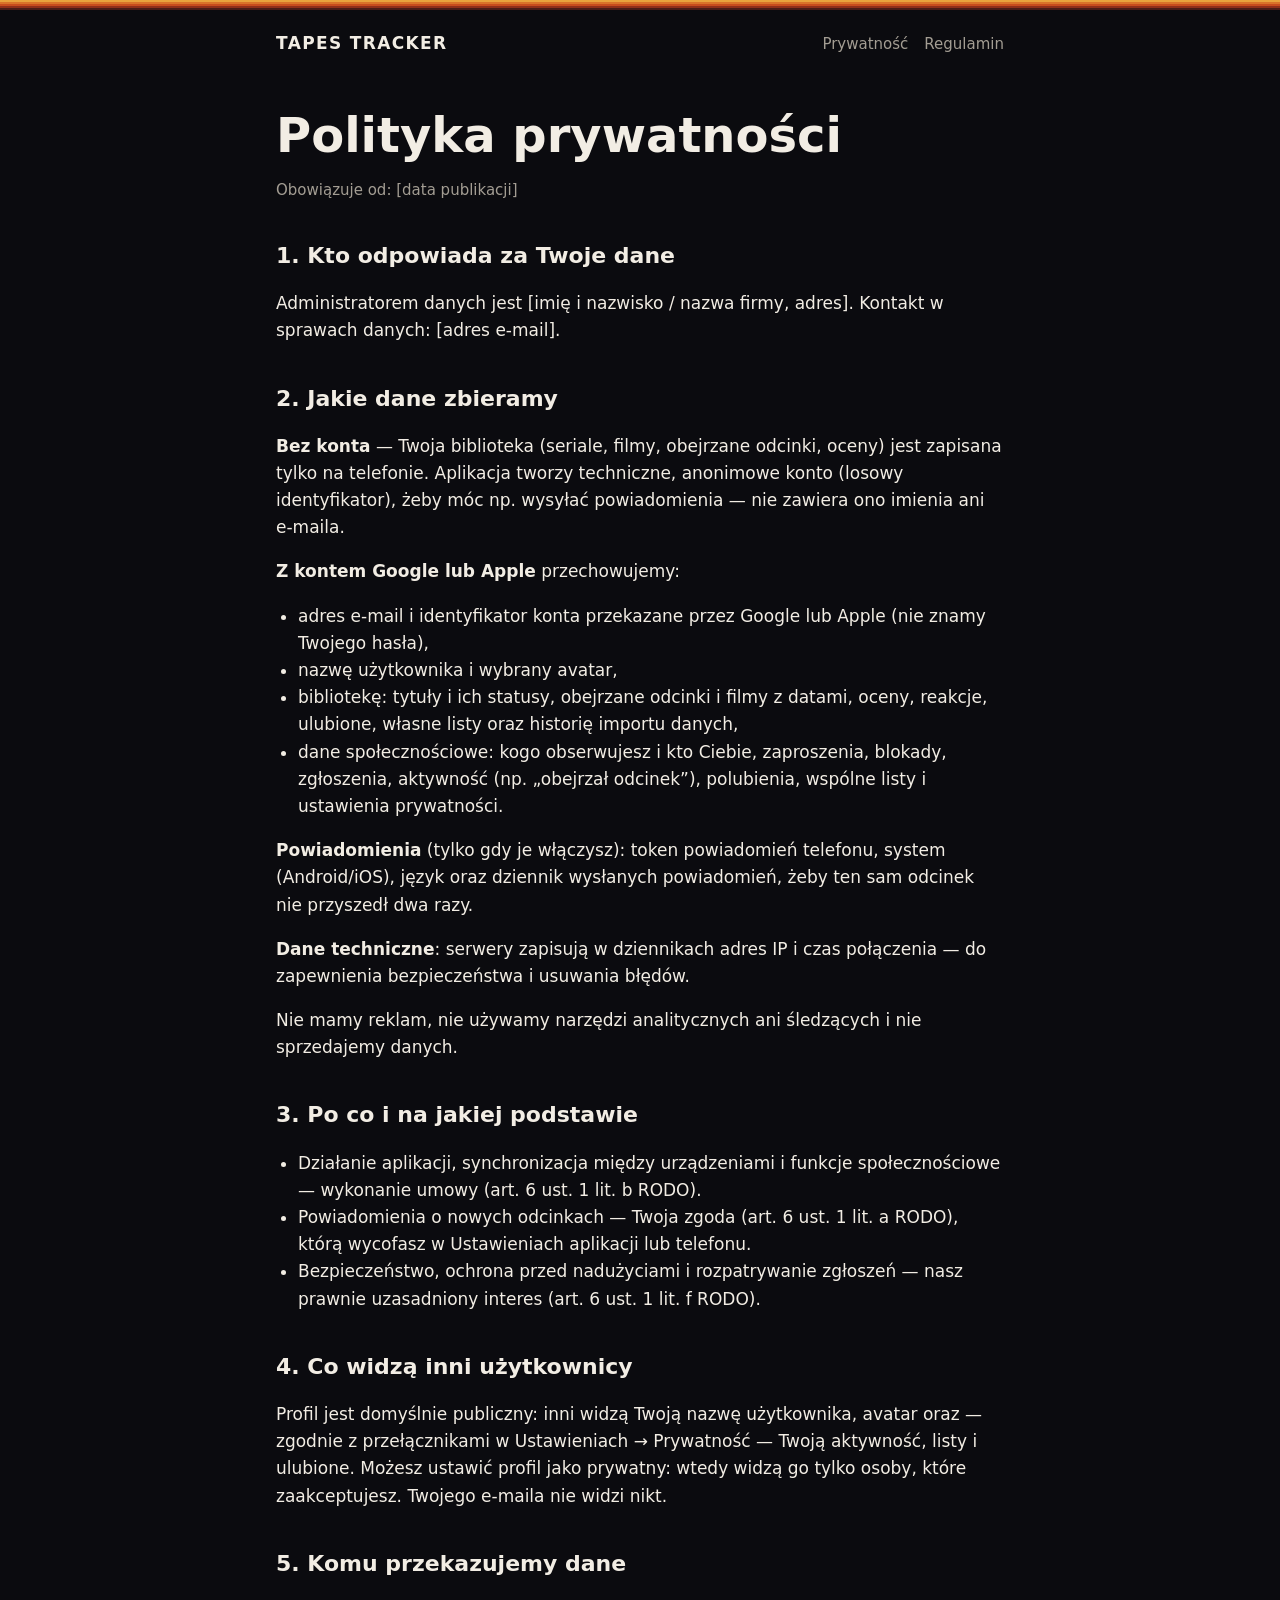
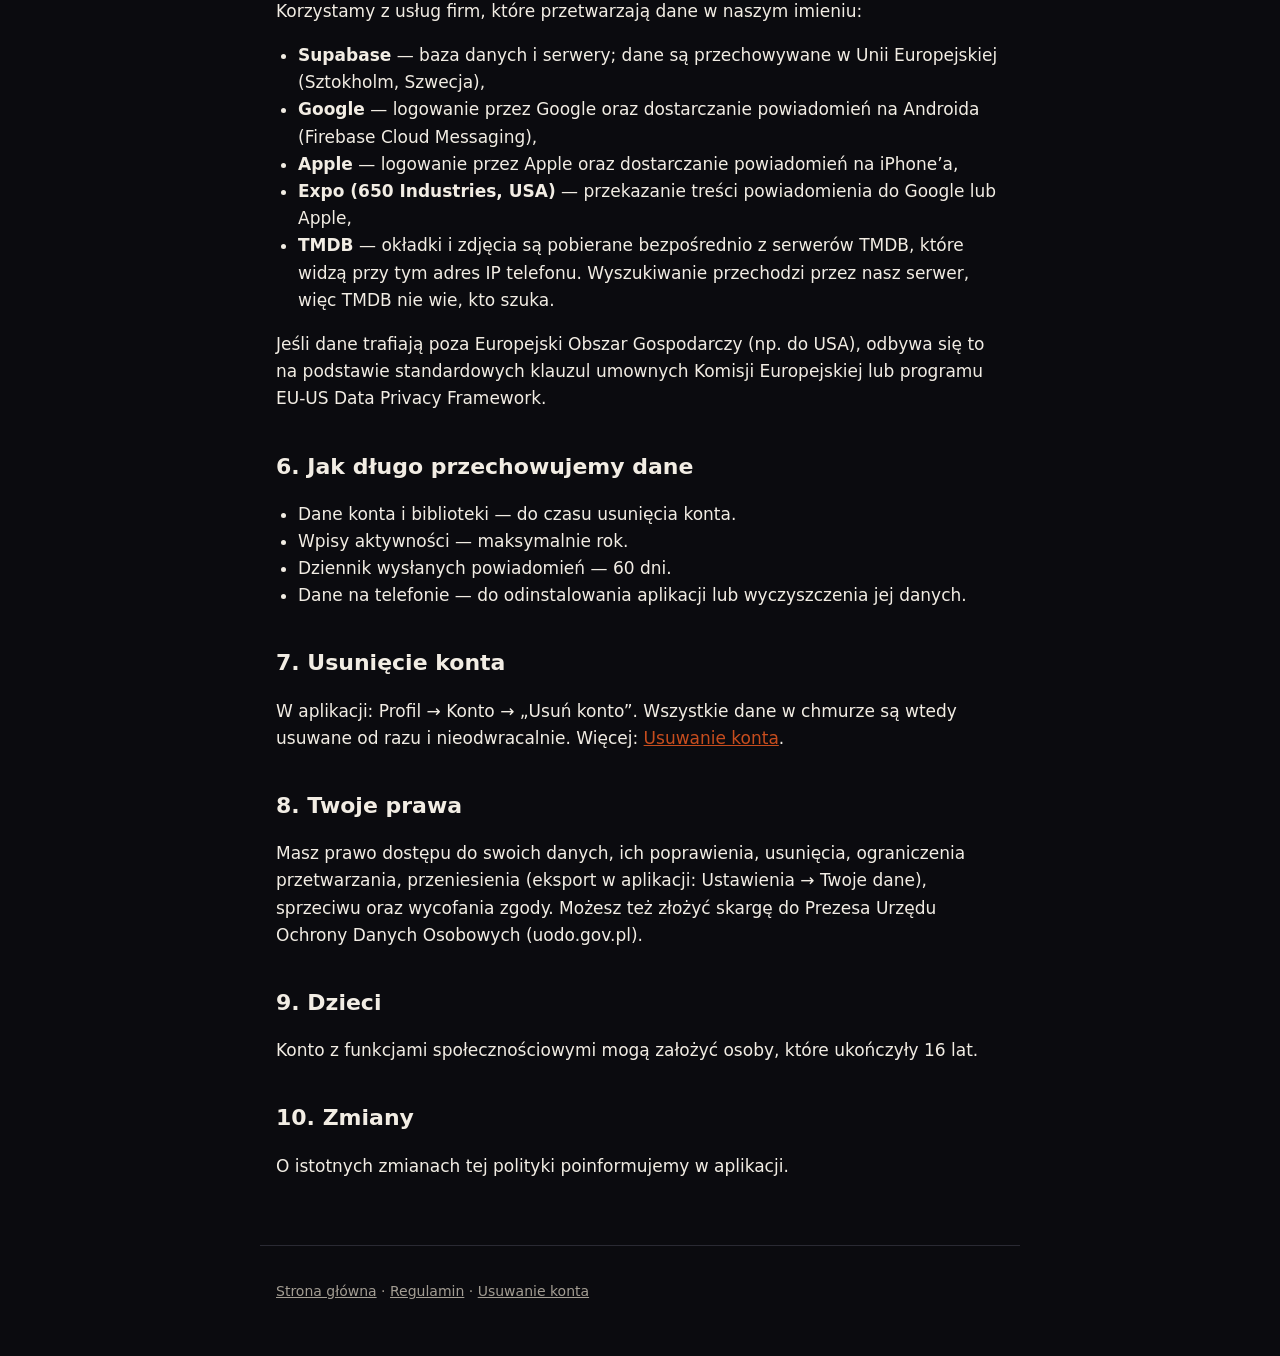
==== prywatnosc/index.html @ 6a590b24 "Domain tapestracker.com: public site, invite links and app links; fix app id - site/: home, privacy " ====
<!doctype html>
<html lang="pl">
<head>
  <meta charset="utf-8">
  <meta name="viewport" content="width=device-width, initial-scale=1">
  <title>Polityka prywatności — Tapes Tracker</title>
  <link rel="icon" href="/favicon.png">
  <link rel="stylesheet" href="/style.css">
</head>
<body>
  <div class="stripes"></div>
  <header>
    <a class="logo" href="/">Tapes Tracker</a>
    <nav><a href="/prywatnosc/">Prywatność</a><a href="/regulamin/">Regulamin</a></nav>
  </header>
  <main>
    <!-- PLACEHOLDER: draft — have it checked by a lawyer before the store launch. -->
    <h1>Polityka prywatności</h1>
    <p class="muted">Obowiązuje od: <!-- PLACEHOLDER: date of publication -->[data publikacji]</p>

    <h2>1. Kto odpowiada za Twoje dane</h2>
    <p>Administratorem danych jest <!-- PLACEHOLDER: full name or company, address, NIP if any -->[imię i nazwisko / nazwa firmy, adres]. Kontakt w sprawach danych: <!-- PLACEHOLDER: e-mail on the domain -->[adres e-mail].</p>

    <h2>2. Jakie dane zbieramy</h2>
    <p><strong>Bez konta</strong> — Twoja biblioteka (seriale, filmy, obejrzane odcinki, oceny) jest zapisana tylko na telefonie. Aplikacja tworzy techniczne, anonimowe konto (losowy identyfikator), żeby móc np. wysyłać powiadomienia — nie zawiera ono imienia ani e-maila.</p>
    <p><strong>Z kontem Google lub Apple</strong> przechowujemy:</p>
    <ul>
      <li>adres e-mail i identyfikator konta przekazane przez Google lub Apple (nie znamy Twojego hasła),</li>
      <li>nazwę użytkownika i wybrany avatar,</li>
      <li>bibliotekę: tytuły i ich statusy, obejrzane odcinki i filmy z datami, oceny, reakcje, ulubione, własne listy oraz historię importu danych,</li>
      <li>dane społecznościowe: kogo obserwujesz i kto Ciebie, zaproszenia, blokady, zgłoszenia, aktywność (np. „obejrzał odcinek”), polubienia, wspólne listy i ustawienia prywatności.</li>
    </ul>
    <p><strong>Powiadomienia</strong> (tylko gdy je włączysz): token powiadomień telefonu, system (Android/iOS), język oraz dziennik wysłanych powiadomień, żeby ten sam odcinek nie przyszedł dwa razy.</p>
    <p><strong>Dane techniczne</strong>: serwery zapisują w dziennikach adres IP i czas połączenia — do zapewnienia bezpieczeństwa i usuwania błędów.</p>
    <p>Nie mamy reklam, nie używamy narzędzi analitycznych ani śledzących i nie sprzedajemy danych.</p>

    <h2>3. Po co i na jakiej podstawie</h2>
    <ul>
      <li>Działanie aplikacji, synchronizacja między urządzeniami i funkcje społecznościowe — wykonanie umowy (art. 6 ust. 1 lit. b RODO).</li>
      <li>Powiadomienia o nowych odcinkach — Twoja zgoda (art. 6 ust. 1 lit. a RODO), którą wycofasz w Ustawieniach aplikacji lub telefonu.</li>
      <li>Bezpieczeństwo, ochrona przed nadużyciami i rozpatrywanie zgłoszeń — nasz prawnie uzasadniony interes (art. 6 ust. 1 lit. f RODO).</li>
    </ul>

    <h2>4. Co widzą inni użytkownicy</h2>
    <p>Profil jest domyślnie publiczny: inni widzą Twoją nazwę użytkownika, avatar oraz — zgodnie z przełącznikami w Ustawieniach → Prywatność — Twoją aktywność, listy i ulubione. Możesz ustawić profil jako prywatny: wtedy widzą go tylko osoby, które zaakceptujesz. Twojego e-maila nie widzi nikt.</p>

    <h2>5. Komu przekazujemy dane</h2>
    <p>Korzystamy z usług firm, które przetwarzają dane w naszym imieniu:</p>
    <ul>
      <li><strong>Supabase</strong> — baza danych i serwery; dane są przechowywane w Unii Europejskiej (Sztokholm, Szwecja),</li>
      <li><strong>Google</strong> — logowanie przez Google oraz dostarczanie powiadomień na Androida (Firebase Cloud Messaging),</li>
      <li><strong>Apple</strong> — logowanie przez Apple oraz dostarczanie powiadomień na iPhone’a,</li>
      <li><strong>Expo (650 Industries, USA)</strong> — przekazanie treści powiadomienia do Google lub Apple,</li>
      <li><strong>TMDB</strong> — okładki i zdjęcia są pobierane bezpośrednio z serwerów TMDB, które widzą przy tym adres IP telefonu. Wyszukiwanie przechodzi przez nasz serwer, więc TMDB nie wie, kto szuka.</li>
    </ul>
    <p>Jeśli dane trafiają poza Europejski Obszar Gospodarczy (np. do USA), odbywa się to na podstawie standardowych klauzul umownych Komisji Europejskiej lub programu EU-US Data Privacy Framework.</p>

    <h2>6. Jak długo przechowujemy dane</h2>
    <ul>
      <li>Dane konta i biblioteki — do czasu usunięcia konta.</li>
      <li>Wpisy aktywności — maksymalnie rok.</li>
      <li>Dziennik wysłanych powiadomień — 60 dni.</li>
      <li>Dane na telefonie — do odinstalowania aplikacji lub wyczyszczenia jej danych.</li>
    </ul>

    <h2>7. Usunięcie konta</h2>
    <p>W aplikacji: Profil → Konto → „Usuń konto”. Wszystkie dane w chmurze są wtedy usuwane od razu i nieodwracalnie. Więcej: <a href="/usun-konto/">Usuwanie konta</a>.</p>

    <h2>8. Twoje prawa</h2>
    <p>Masz prawo dostępu do swoich danych, ich poprawienia, usunięcia, ograniczenia przetwarzania, przeniesienia (eksport w aplikacji: Ustawienia → Twoje dane), sprzeciwu oraz wycofania zgody. Możesz też złożyć skargę do Prezesa Urzędu Ochrony Danych Osobowych (uodo.gov.pl).</p>

    <h2>9. Dzieci</h2>
    <p>Konto z funkcjami społecznościowymi mogą założyć osoby, które ukończyły <!-- PLACEHOLDER: minimum age (16 is the Polish GDPR default) -->16 lat.</p>

    <h2>10. Zmiany</h2>
    <p>O istotnych zmianach tej polityki poinformujemy w aplikacji.</p>
  </main>
  <footer>
    <p><a href="/">Strona główna</a> · <a href="/regulamin/">Regulamin</a> · <a href="/usun-konto/">Usuwanie konta</a></p>
  </footer>
</body>
</html>
---- style.css ----
/* tapestracker.com — one stylesheet for every page. Colors match the app (src/ui/theme). */
:root {
  --bg: #0b0b0f;
  --surface: #16161d;
  --text: #f2ede4;
  --muted: #a39d93;
  --accent: #c74d1e;
  --line: #2a2a33;
}

* {
  box-sizing: border-box;
}

body {
  margin: 0;
  background: var(--bg);
  color: var(--text);
  font: 17px/1.6 system-ui, -apple-system, 'Segoe UI', Roboto, sans-serif;
}

a {
  color: var(--accent);
}

.stripes {
  height: 10px;
  background: linear-gradient(
    to bottom,
    #e8a33d 0 20%,
    #d9732a 20% 40%,
    #c74d1e 40% 60%,
    #8f2f1a 60% 80%,
    #4a1d17 80% 100%
  );
}

header,
main,
footer {
  max-width: 760px;
  margin: 0 auto;
  padding: 0 16px;
}

header {
  display: flex;
  align-items: center;
  justify-content: space-between;
  gap: 16px;
  padding-top: 20px;
  padding-bottom: 20px;
}

.logo {
  font-weight: 800;
  letter-spacing: 0.08em;
  text-transform: uppercase;
  color: var(--text);
  text-decoration: none;
}

nav a {
  color: var(--muted);
  text-decoration: none;
  margin-left: 16px;
  font-size: 15px;
}

main {
  padding-bottom: 48px;
}

h1 {
  font-size: clamp(30px, 7vw, 48px);
  line-height: 1.1;
  margin: 32px 0 16px;
}

h2 {
  font-size: 22px;
  margin: 36px 0 8px;
}

.lead {
  font-size: 20px;
  color: var(--muted);
}

.muted {
  color: var(--muted);
  font-size: 15px;
}

.card {
  background: var(--surface);
  border: 1px solid var(--line);
  border-radius: 14px;
  padding: 20px;
  margin: 24px 0;
}

.buttons {
  display: flex;
  flex-wrap: wrap;
  gap: 12px;
  margin: 24px 0;
}

.button {
  display: inline-block;
  padding: 12px 20px;
  border-radius: 12px;
  background: var(--accent);
  color: #fff;
  font-weight: 700;
  text-decoration: none;
}

.button.secondary {
  background: transparent;
  border: 1px solid var(--line);
  color: var(--text);
}

.button[aria-disabled='true'] {
  opacity: 0.5;
  pointer-events: none;
}

ul {
  padding-left: 22px;
}

footer {
  border-top: 1px solid var(--line);
  padding-top: 20px;
  padding-bottom: 40px;
  color: var(--muted);
  font-size: 14px;
}

footer a {
  color: var(--muted);
}
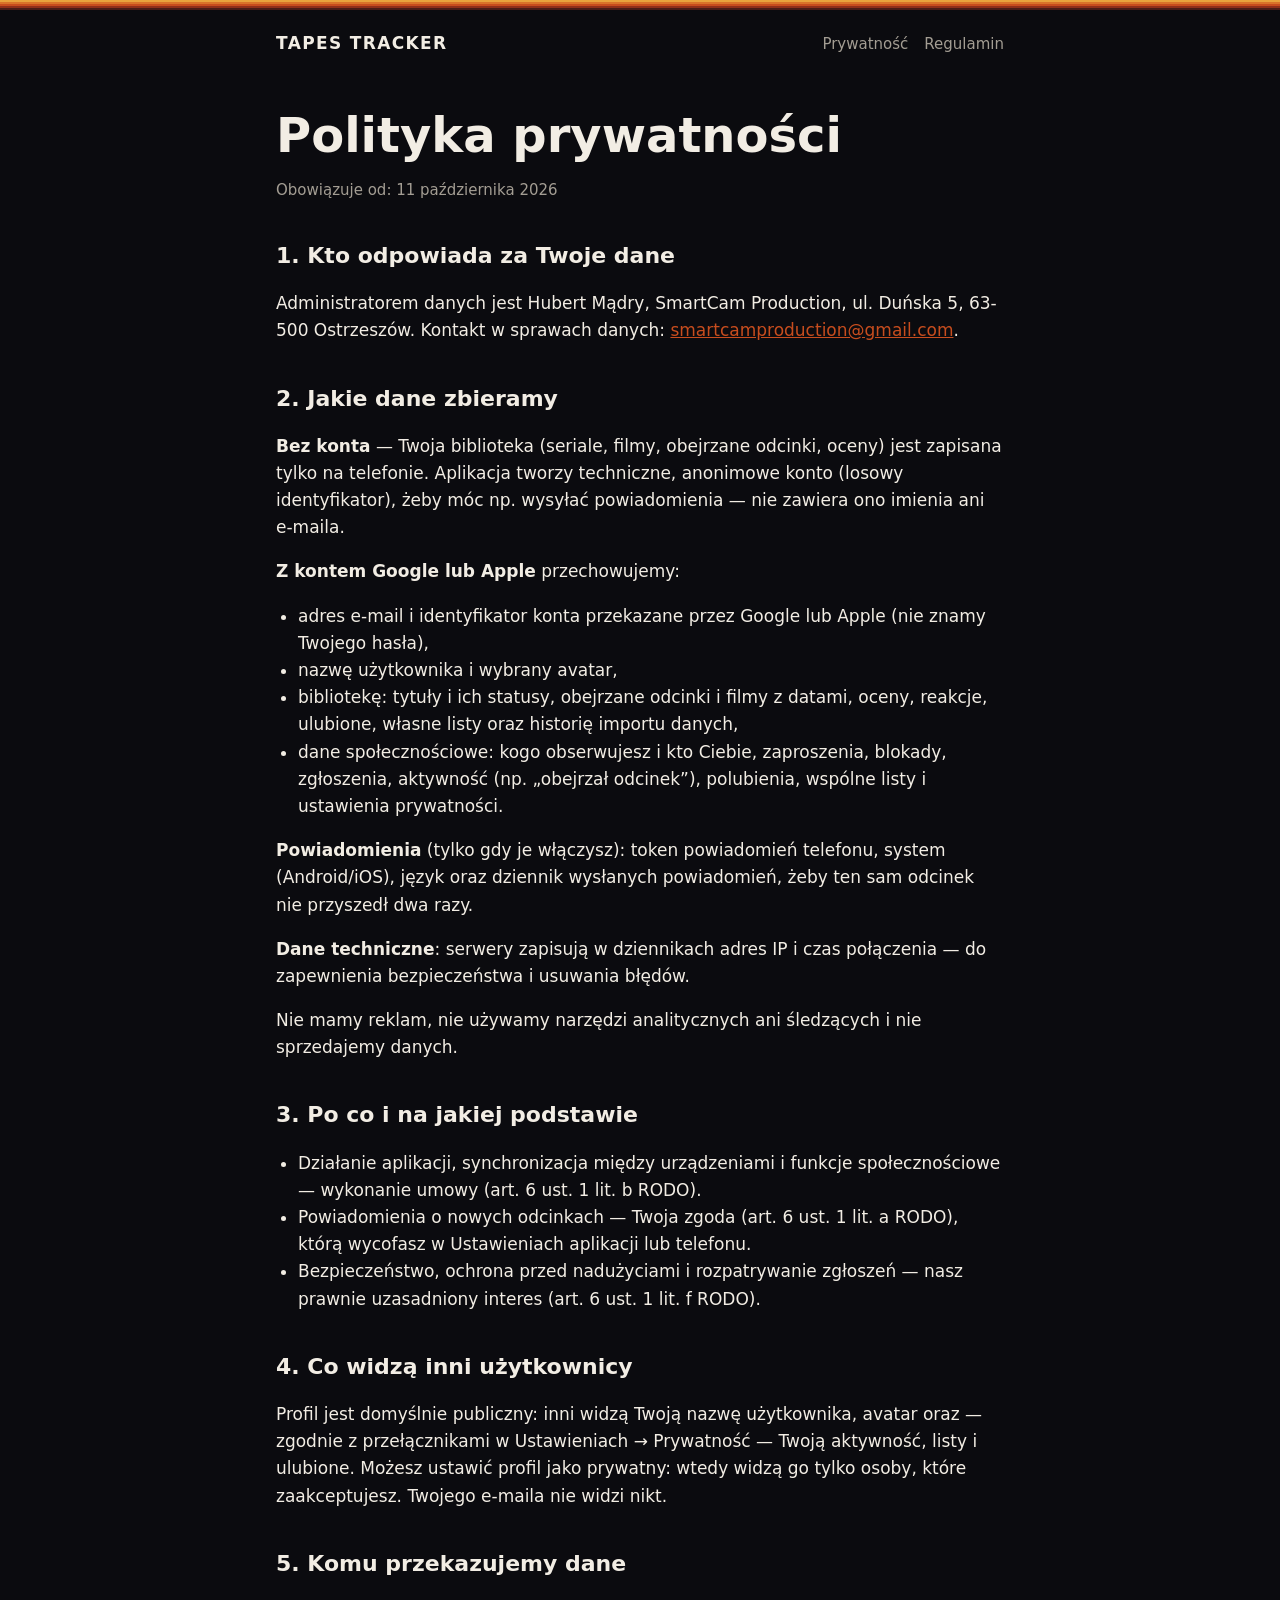
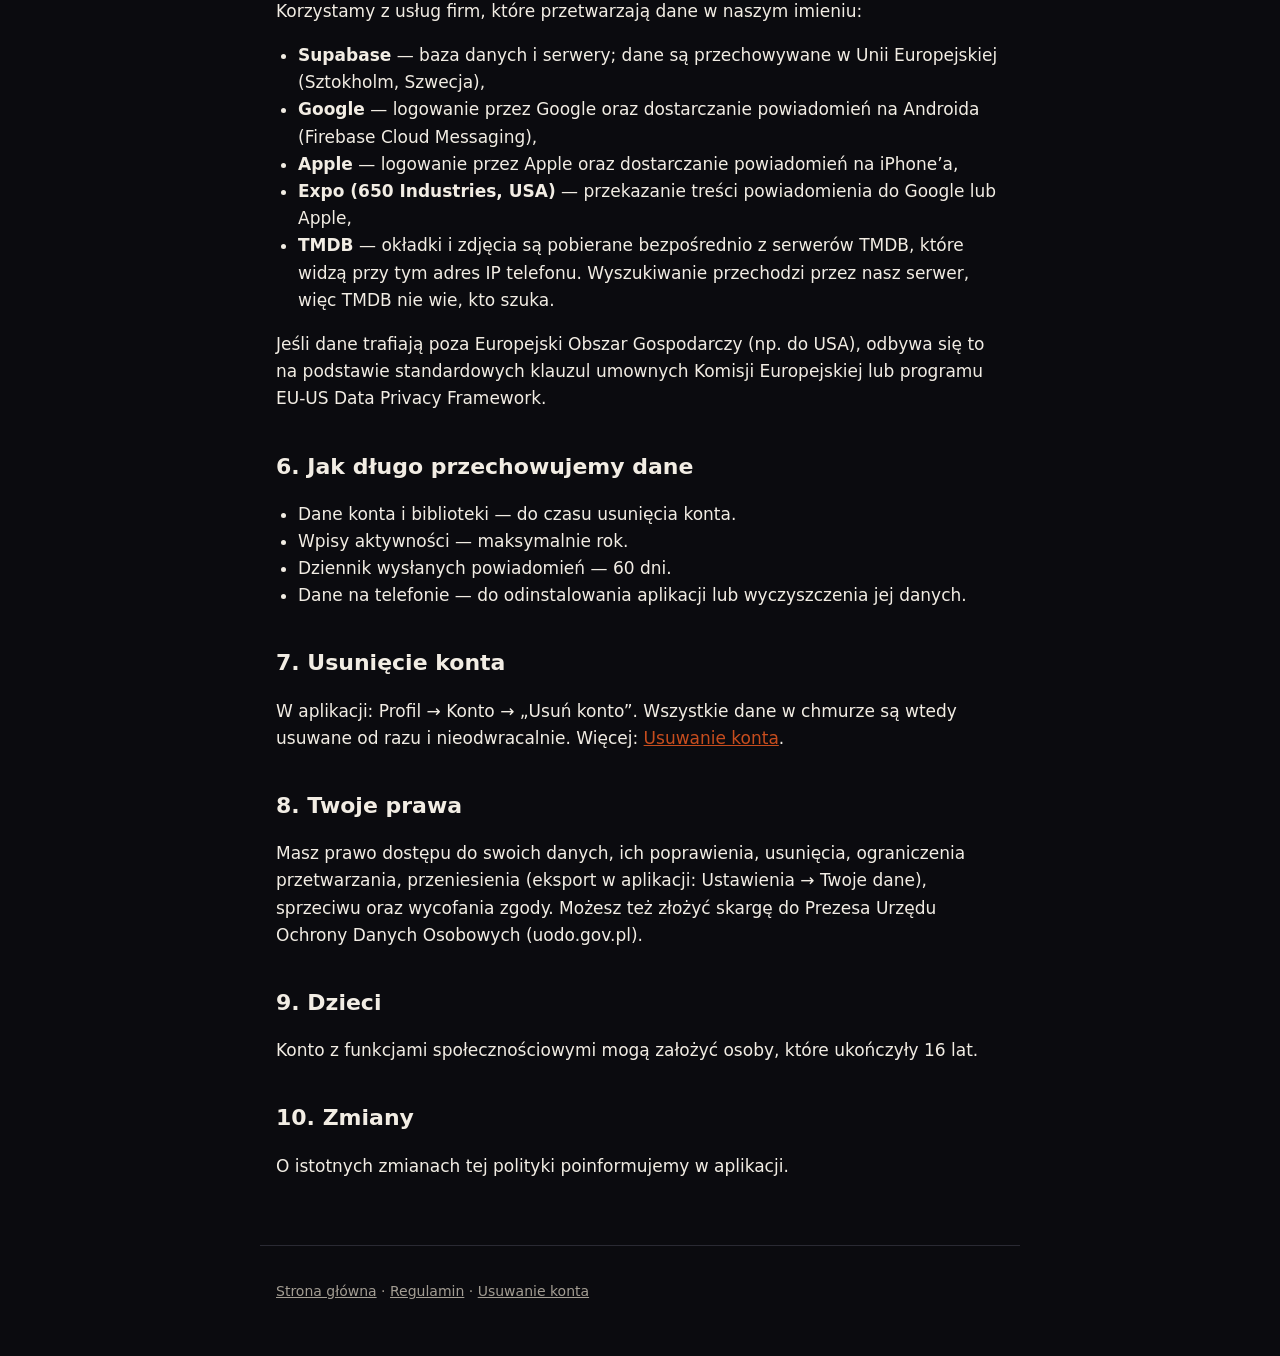
==== commit eed7b400: "Legal pages and app: owner details and contact e-mail Co-Authored-By: Claude Opus 5.5 <noreply@anthr" ====
--- a/prywatnosc/index.html
+++ b/prywatnosc/index.html
@@ -16,10 +16,10 @@
   <main>
     <!-- PLACEHOLDER: draft — have it checked by a lawyer before the store launch. -->
     <h1>Polityka prywatności</h1>
-    <p class="muted">Obowiązuje od: <!-- PLACEHOLDER: date of publication -->[data publikacji]</p>
+    <p class="muted">Obowiązuje od: 11 października 2026</p>
 
     <h2>1. Kto odpowiada za Twoje dane</h2>
-    <p>Administratorem danych jest <!-- PLACEHOLDER: full name or company, address, NIP if any -->[imię i nazwisko / nazwa firmy, adres]. Kontakt w sprawach danych: <!-- PLACEHOLDER: e-mail on the domain -->[adres e-mail].</p>
+    <p>Administratorem danych jest Hubert Mądry, SmartCam Production, ul. Duńska 5, 63-500 Ostrzeszów. Kontakt w sprawach danych: <a href="mailto:smartcamproduction@gmail.com">smartcamproduction@gmail.com</a>.</p>
 
     <h2>2. Jakie dane zbieramy</h2>
     <p><strong>Bez konta</strong> — Twoja biblioteka (seriale, filmy, obejrzane odcinki, oceny) jest zapisana tylko na telefonie. Aplikacja tworzy techniczne, anonimowe konto (losowy identyfikator), żeby móc np. wysyłać powiadomienia — nie zawiera ono imienia ani e-maila.</p>
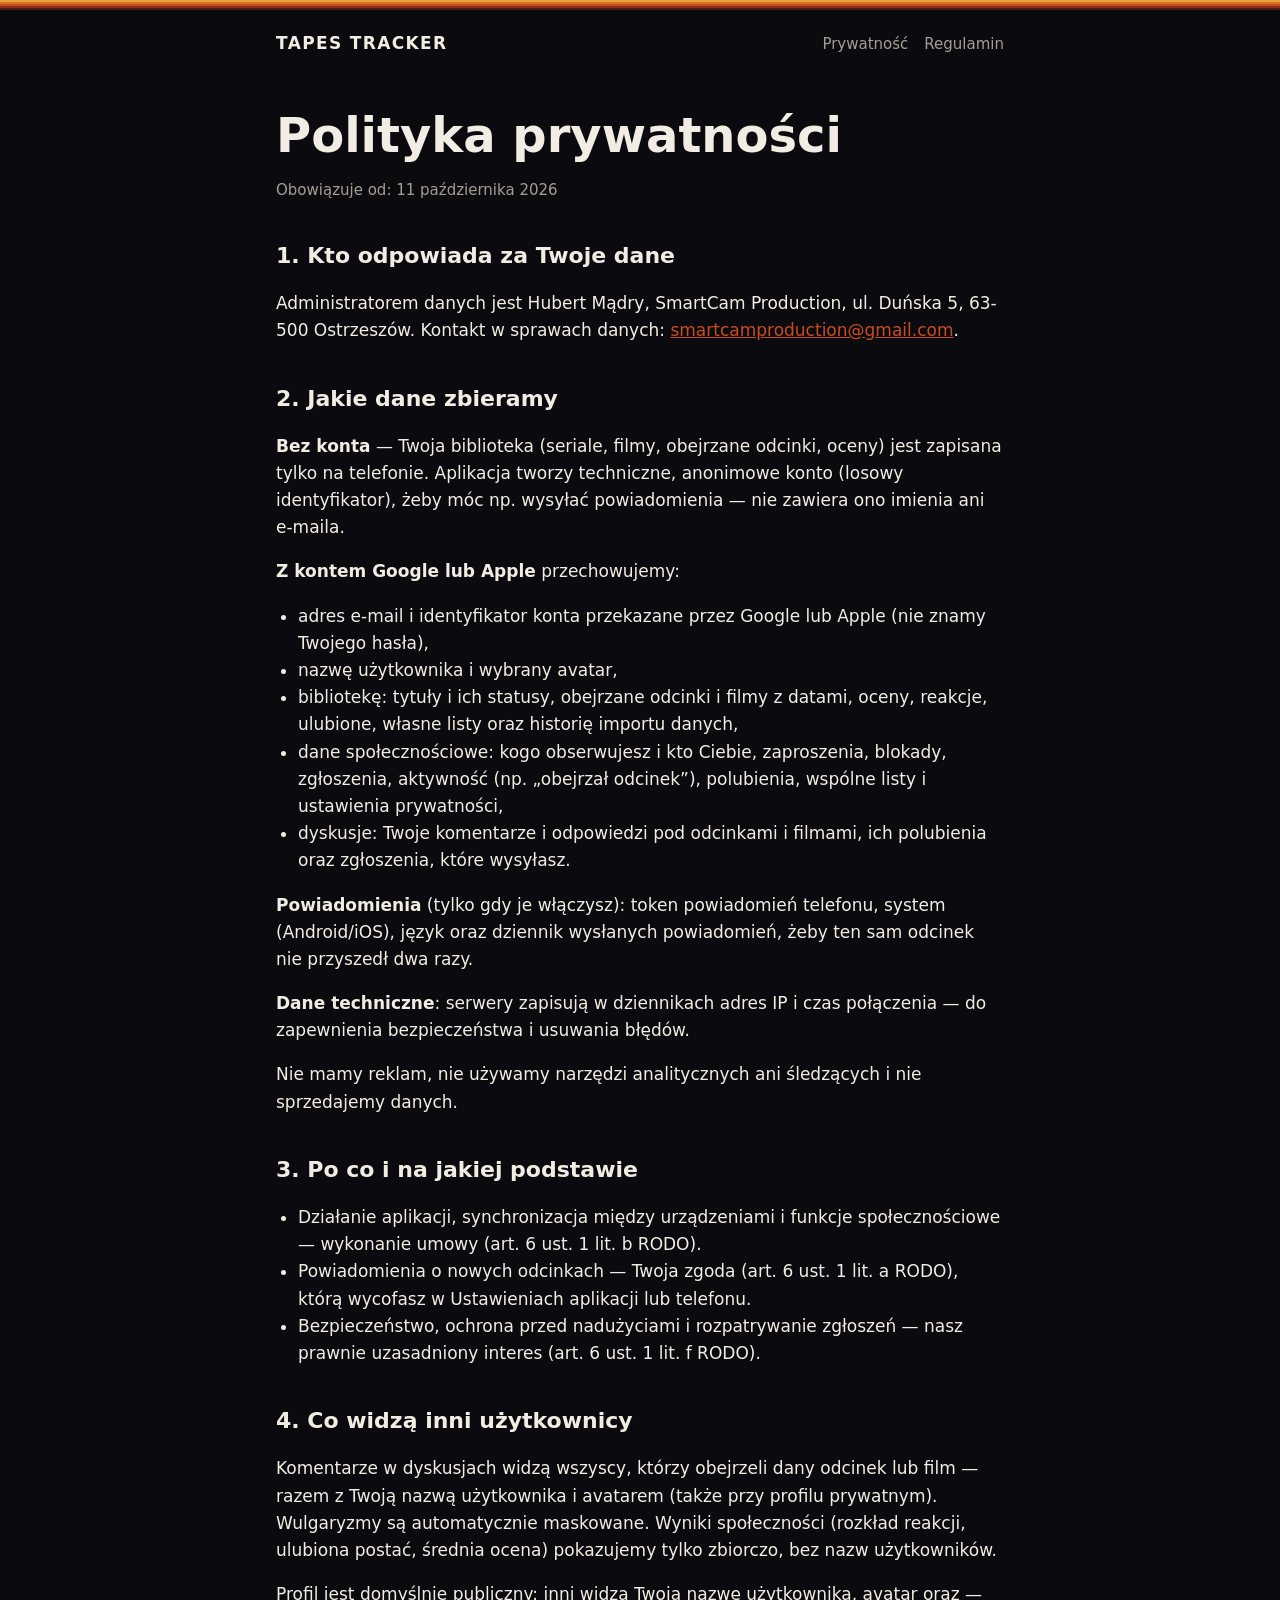
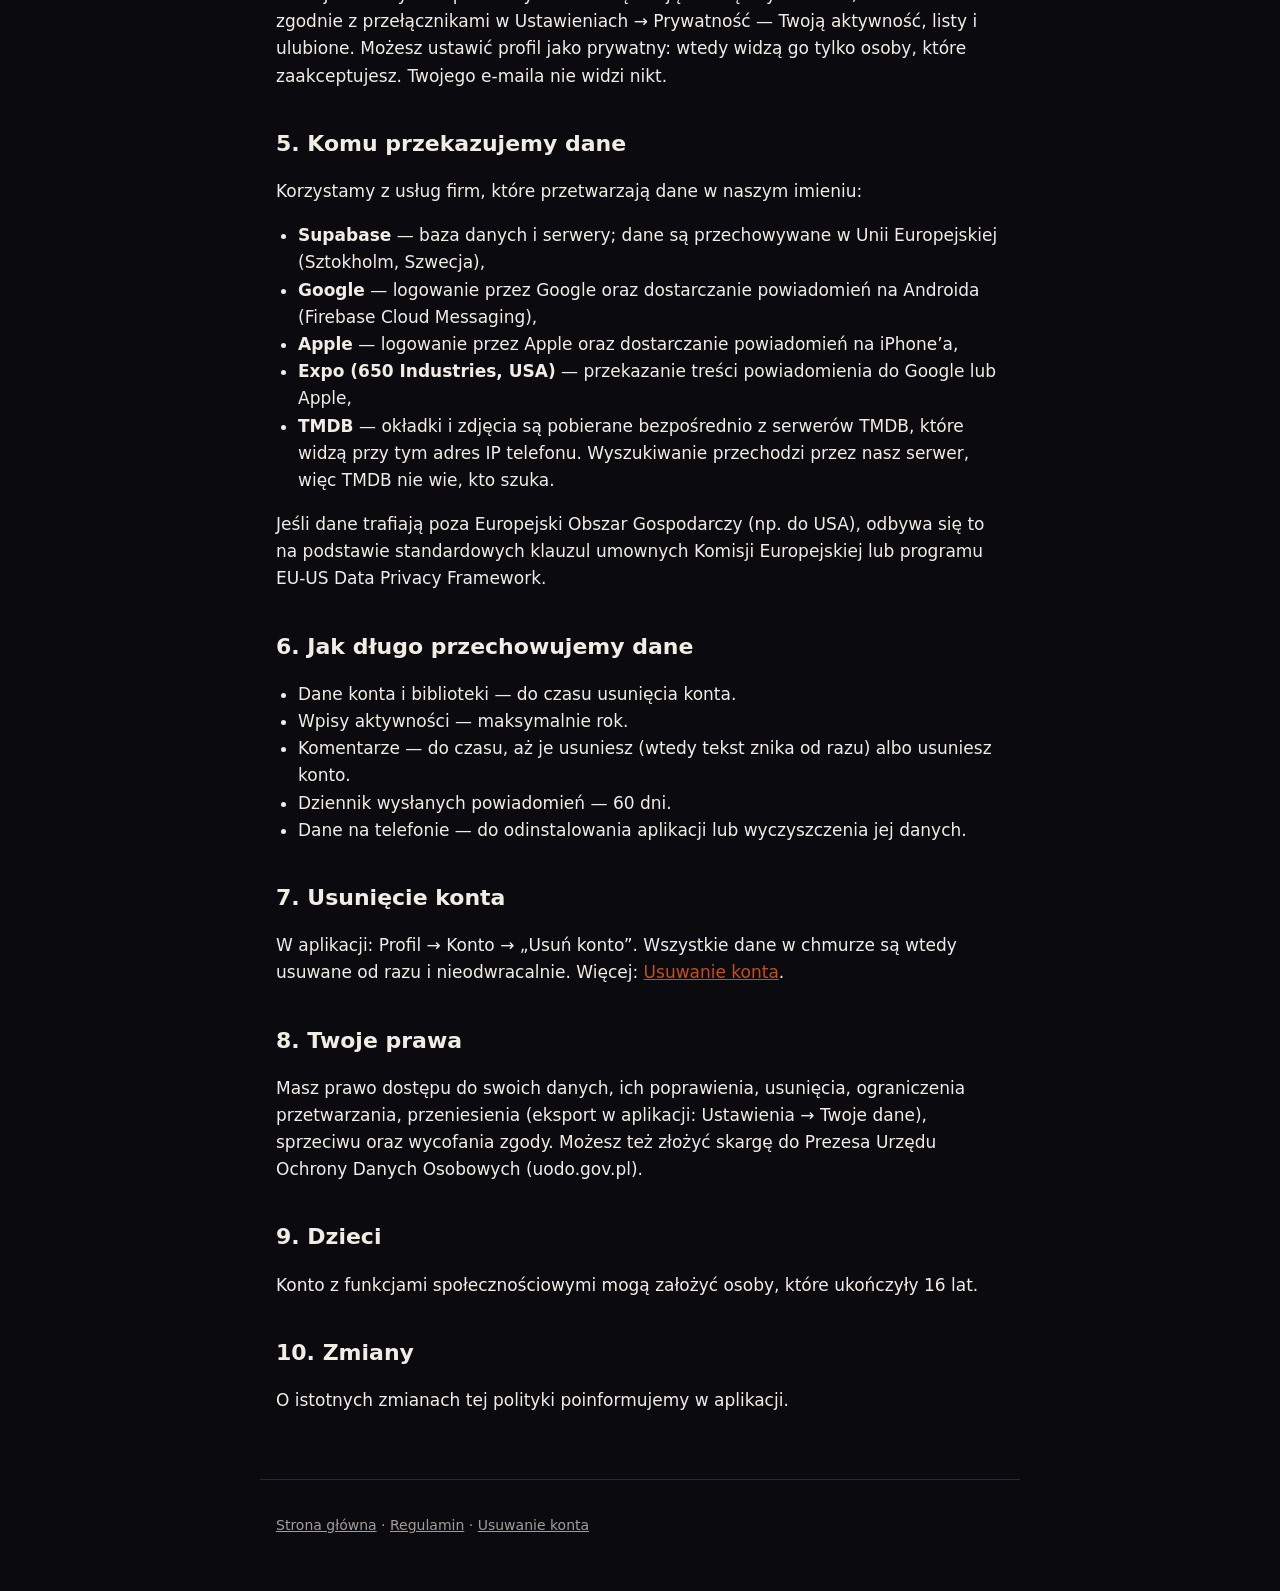
==== commit 2a8f4177: "Discussions under episodes and movies, community results, moderation (Stage 8) - server: comments wi" ====
--- a/prywatnosc/index.html
+++ b/prywatnosc/index.html
@@ -28,7 +28,8 @@
       <li>adres e-mail i identyfikator konta przekazane przez Google lub Apple (nie znamy Twojego hasła),</li>
       <li>nazwę użytkownika i wybrany avatar,</li>
       <li>bibliotekę: tytuły i ich statusy, obejrzane odcinki i filmy z datami, oceny, reakcje, ulubione, własne listy oraz historię importu danych,</li>
-      <li>dane społecznościowe: kogo obserwujesz i kto Ciebie, zaproszenia, blokady, zgłoszenia, aktywność (np. „obejrzał odcinek”), polubienia, wspólne listy i ustawienia prywatności.</li>
+      <li>dane społecznościowe: kogo obserwujesz i kto Ciebie, zaproszenia, blokady, zgłoszenia, aktywność (np. „obejrzał odcinek”), polubienia, wspólne listy i ustawienia prywatności,</li>
+      <li>dyskusje: Twoje komentarze i odpowiedzi pod odcinkami i filmami, ich polubienia oraz zgłoszenia, które wysyłasz.</li>
     </ul>
     <p><strong>Powiadomienia</strong> (tylko gdy je włączysz): token powiadomień telefonu, system (Android/iOS), język oraz dziennik wysłanych powiadomień, żeby ten sam odcinek nie przyszedł dwa razy.</p>
     <p><strong>Dane techniczne</strong>: serwery zapisują w dziennikach adres IP i czas połączenia — do zapewnienia bezpieczeństwa i usuwania błędów.</p>
@@ -42,6 +43,7 @@
     </ul>
 
     <h2>4. Co widzą inni użytkownicy</h2>
+    <p>Komentarze w dyskusjach widzą wszyscy, którzy obejrzeli dany odcinek lub film — razem z Twoją nazwą użytkownika i avatarem (także przy profilu prywatnym). Wulgaryzmy są automatycznie maskowane. Wyniki społeczności (rozkład reakcji, ulubiona postać, średnia ocena) pokazujemy tylko zbiorczo, bez nazw użytkowników.</p>
     <p>Profil jest domyślnie publiczny: inni widzą Twoją nazwę użytkownika, avatar oraz — zgodnie z przełącznikami w Ustawieniach → Prywatność — Twoją aktywność, listy i ulubione. Możesz ustawić profil jako prywatny: wtedy widzą go tylko osoby, które zaakceptujesz. Twojego e-maila nie widzi nikt.</p>
 
     <h2>5. Komu przekazujemy dane</h2>
@@ -59,6 +61,7 @@
     <ul>
       <li>Dane konta i biblioteki — do czasu usunięcia konta.</li>
       <li>Wpisy aktywności — maksymalnie rok.</li>
+      <li>Komentarze — do czasu, aż je usuniesz (wtedy tekst znika od razu) albo usuniesz konto.</li>
       <li>Dziennik wysłanych powiadomień — 60 dni.</li>
       <li>Dane na telefonie — do odinstalowania aplikacji lub wyczyszczenia jej danych.</li>
     </ul>
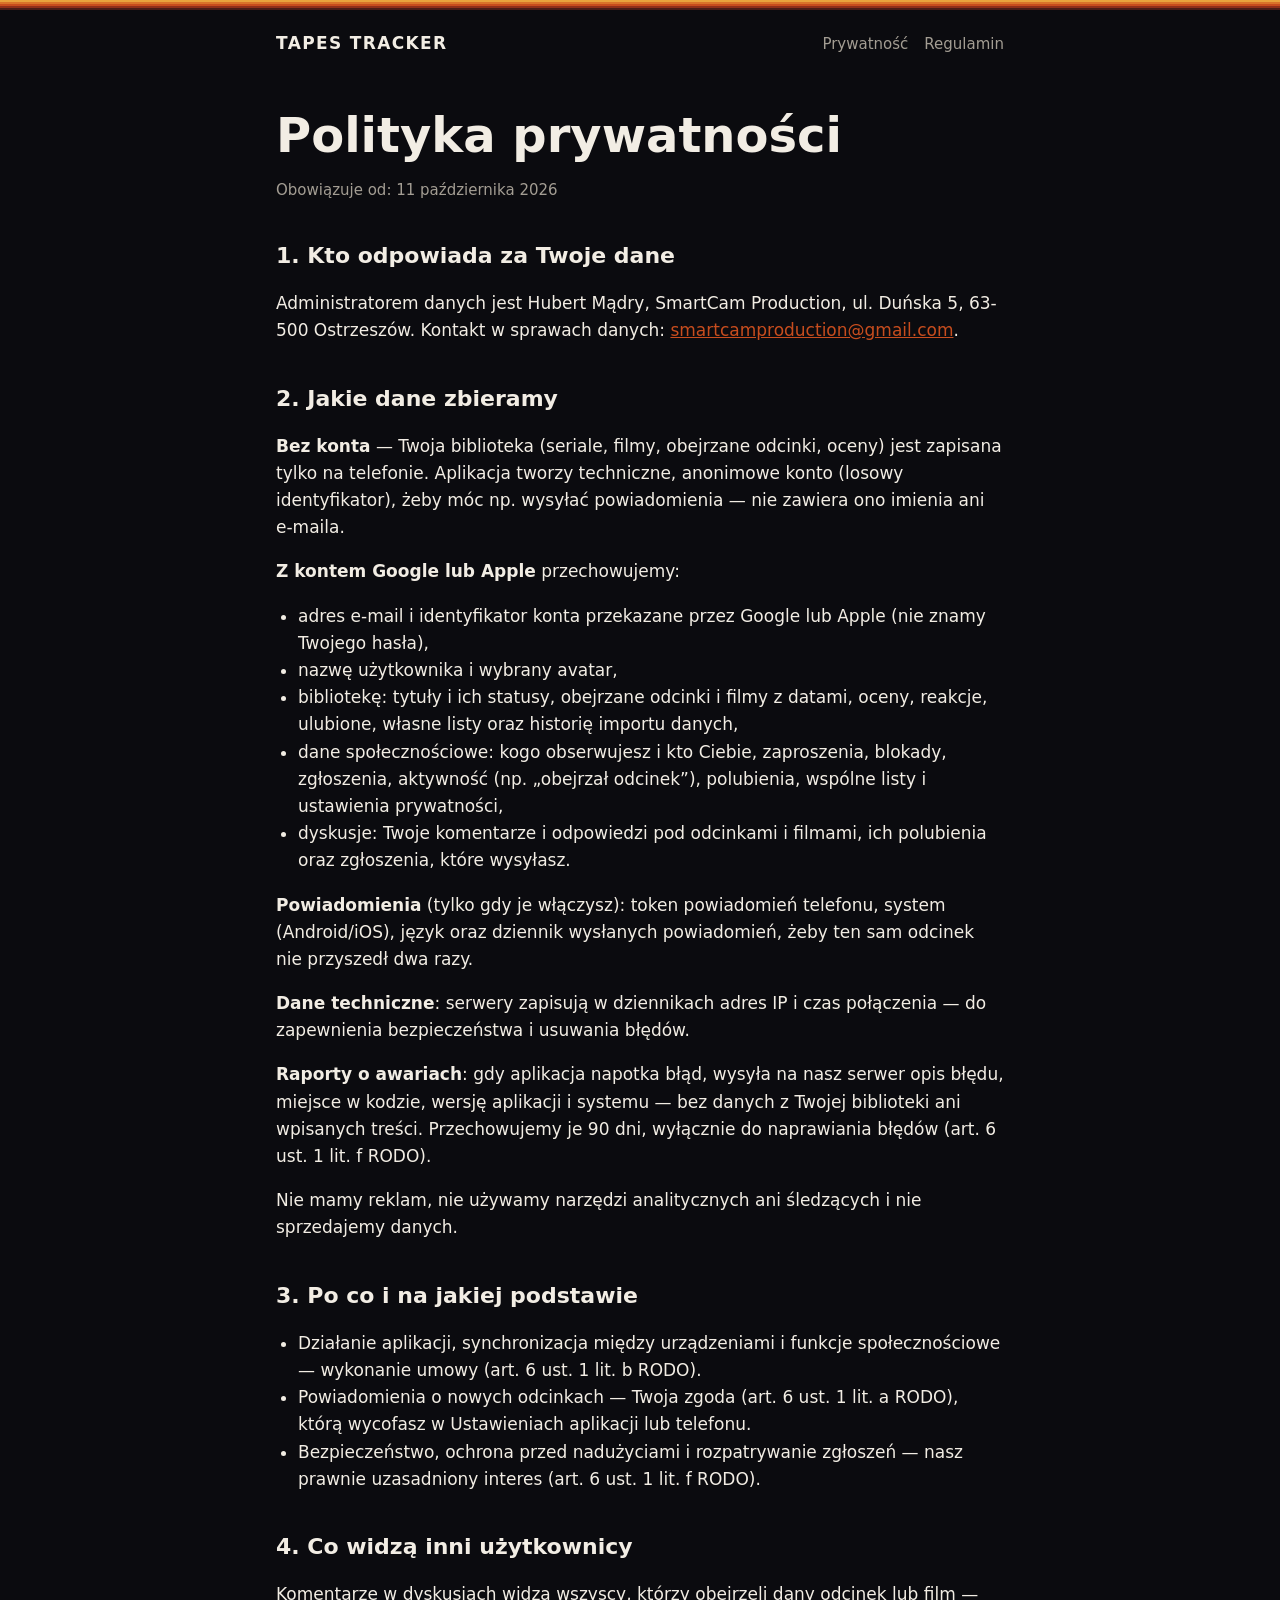
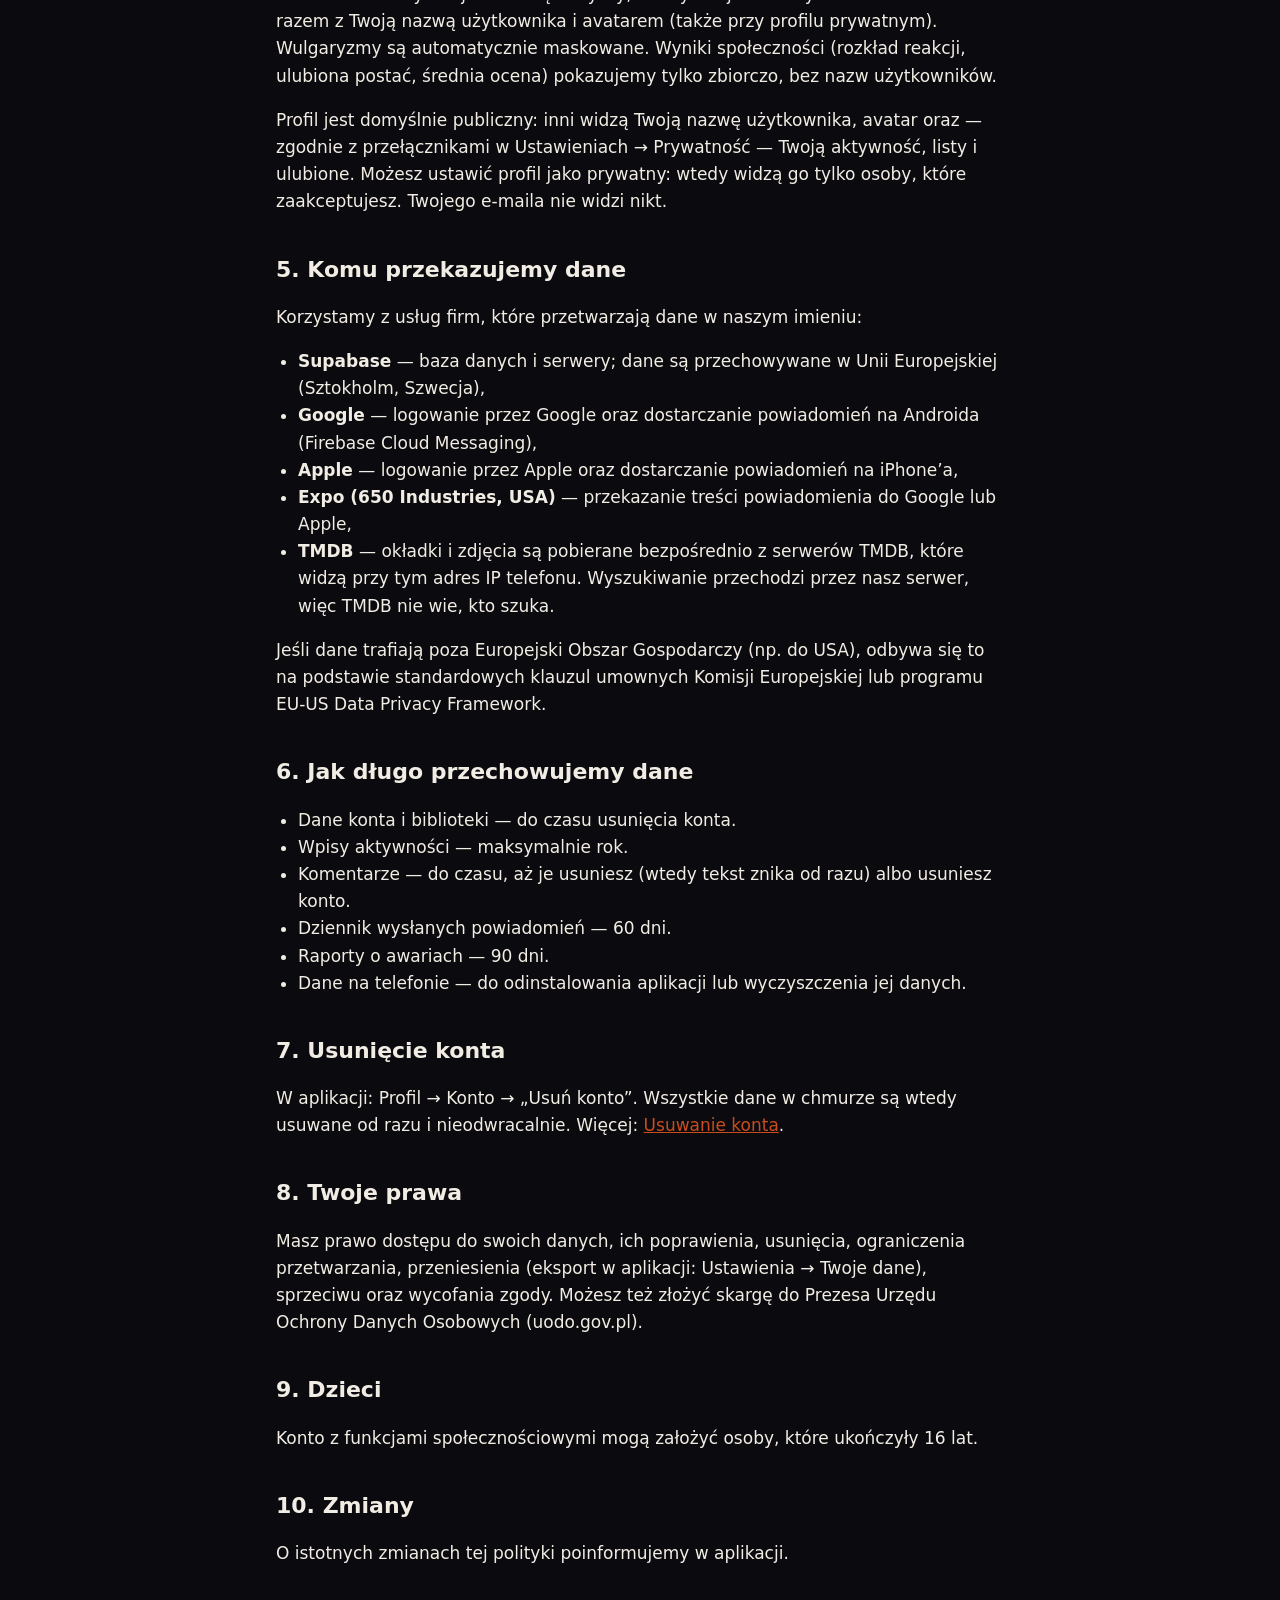
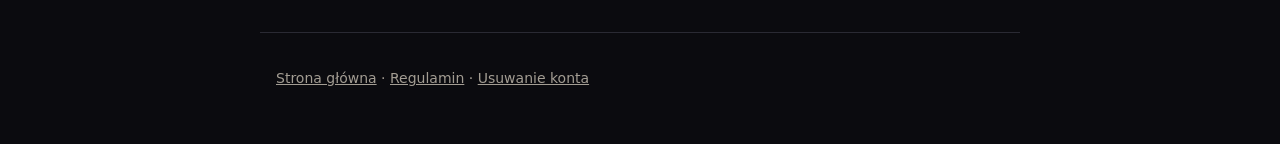
==== commit 94853686: "Before the stores: community rules, feedback, crash reports (Stage 11, part 1) - server: rules_accep" ====
--- a/prywatnosc/index.html
+++ b/prywatnosc/index.html
@@ -33,6 +33,7 @@
     </ul>
     <p><strong>Powiadomienia</strong> (tylko gdy je włączysz): token powiadomień telefonu, system (Android/iOS), język oraz dziennik wysłanych powiadomień, żeby ten sam odcinek nie przyszedł dwa razy.</p>
     <p><strong>Dane techniczne</strong>: serwery zapisują w dziennikach adres IP i czas połączenia — do zapewnienia bezpieczeństwa i usuwania błędów.</p>
+    <p><strong>Raporty o awariach</strong>: gdy aplikacja napotka błąd, wysyła na nasz serwer opis błędu, miejsce w kodzie, wersję aplikacji i systemu — bez danych z Twojej biblioteki ani wpisanych treści. Przechowujemy je 90 dni, wyłącznie do naprawiania błędów (art. 6 ust. 1 lit. f RODO).</p>
     <p>Nie mamy reklam, nie używamy narzędzi analitycznych ani śledzących i nie sprzedajemy danych.</p>
 
     <h2>3. Po co i na jakiej podstawie</h2>
@@ -63,6 +64,7 @@
       <li>Wpisy aktywności — maksymalnie rok.</li>
       <li>Komentarze — do czasu, aż je usuniesz (wtedy tekst znika od razu) albo usuniesz konto.</li>
       <li>Dziennik wysłanych powiadomień — 60 dni.</li>
+      <li>Raporty o awariach — 90 dni.</li>
       <li>Dane na telefonie — do odinstalowania aplikacji lub wyczyszczenia jej danych.</li>
     </ul>
 
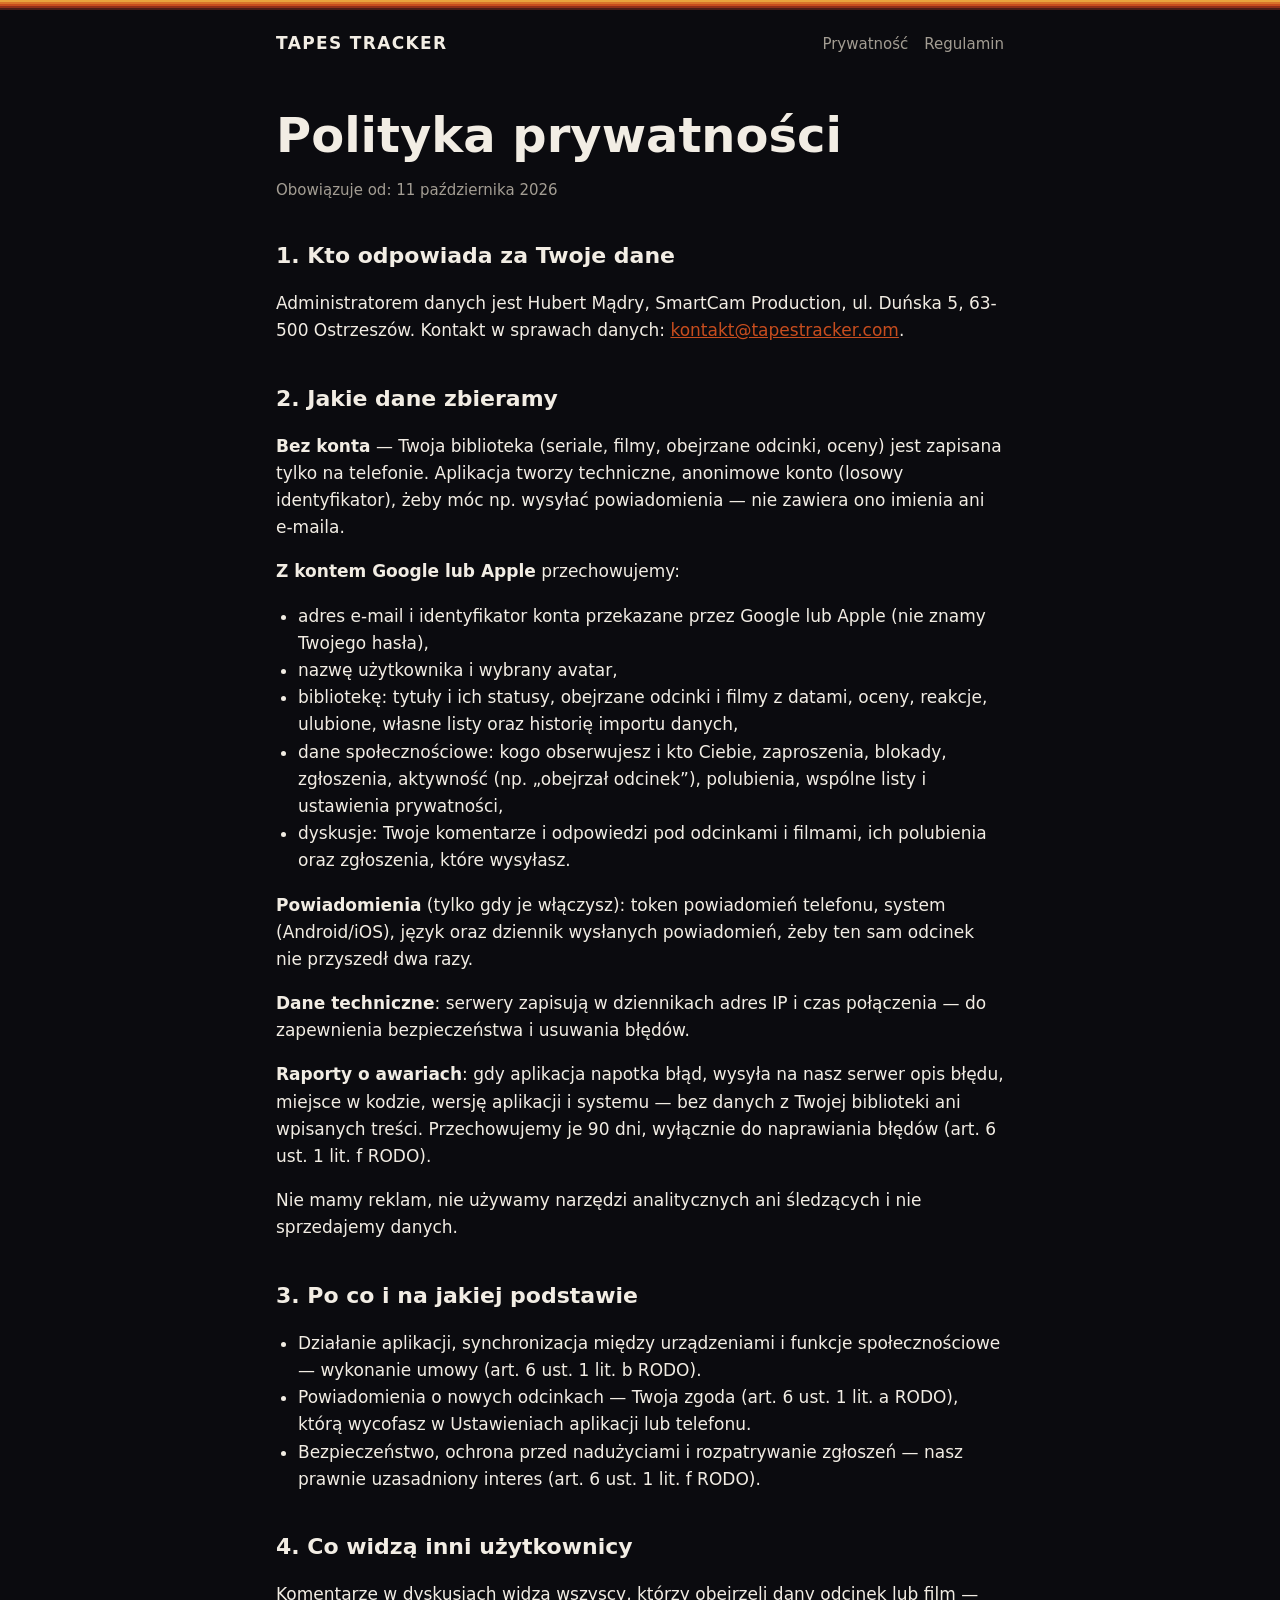
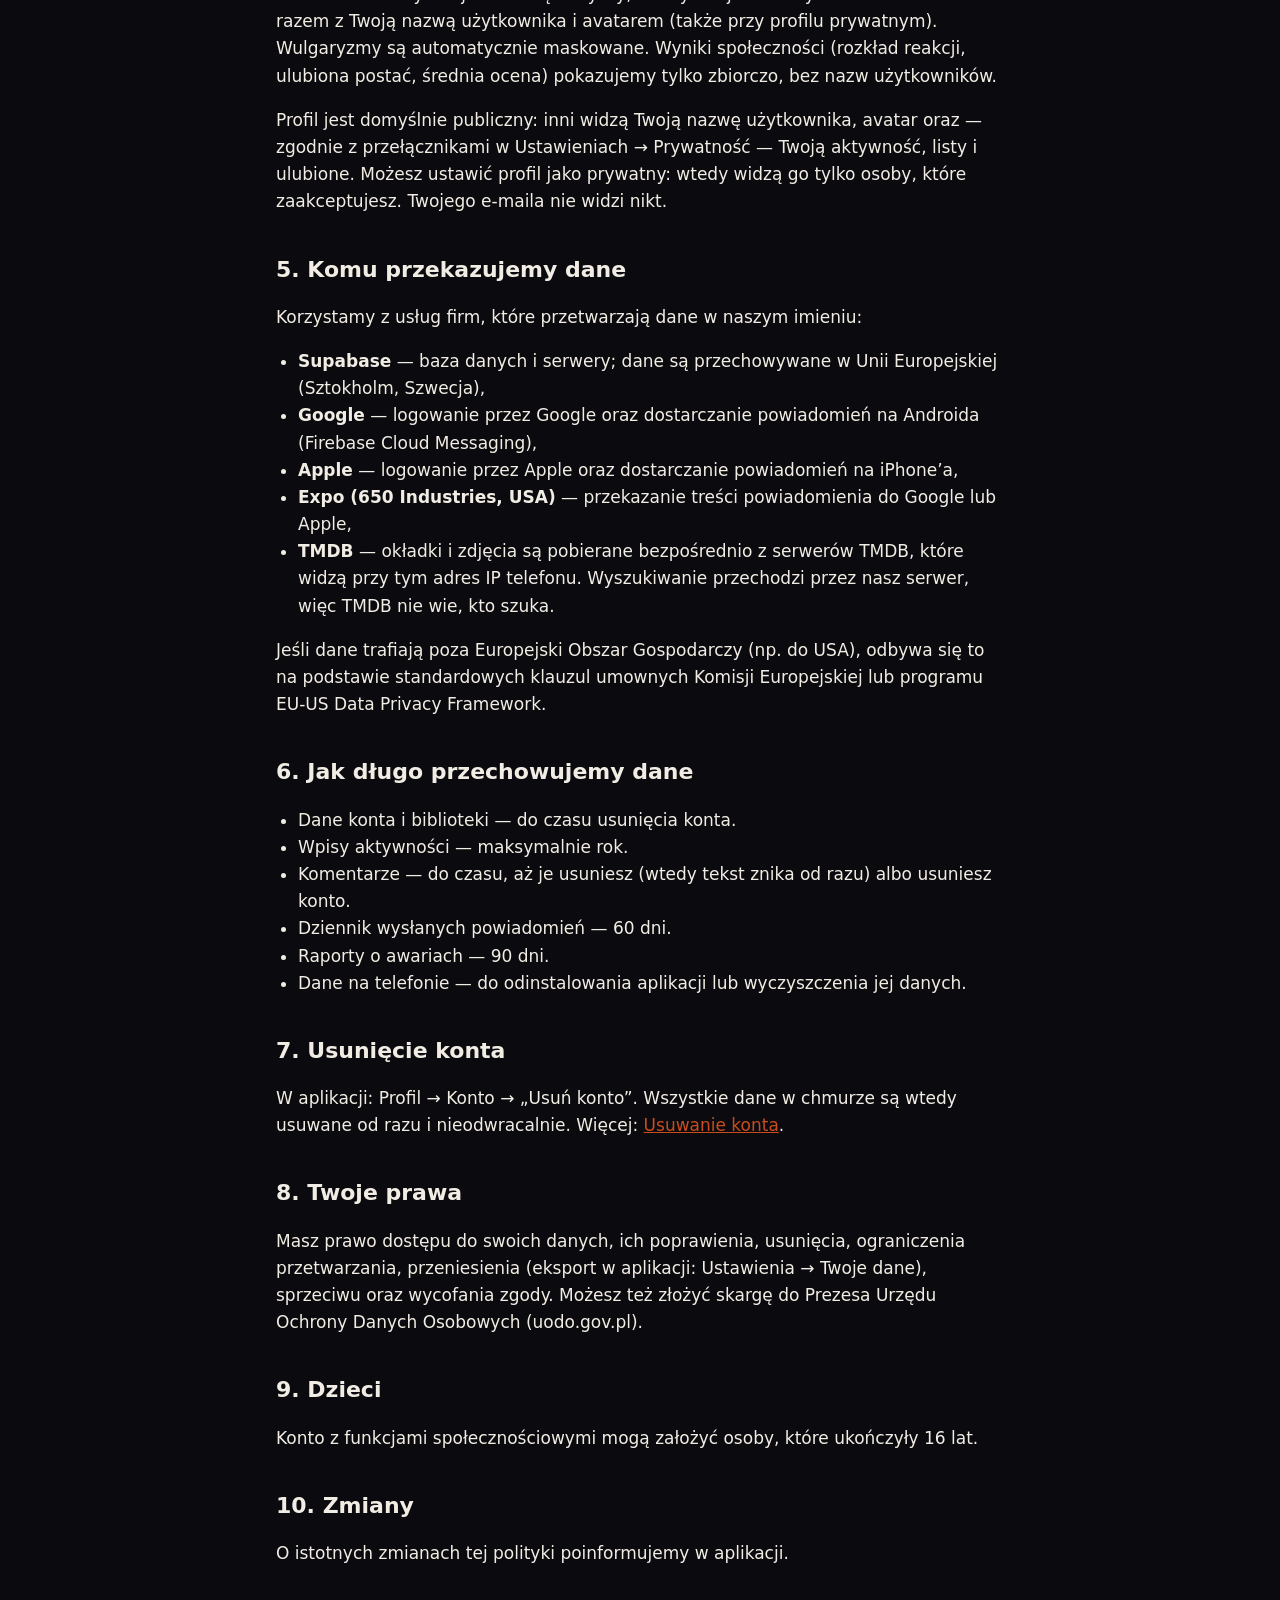
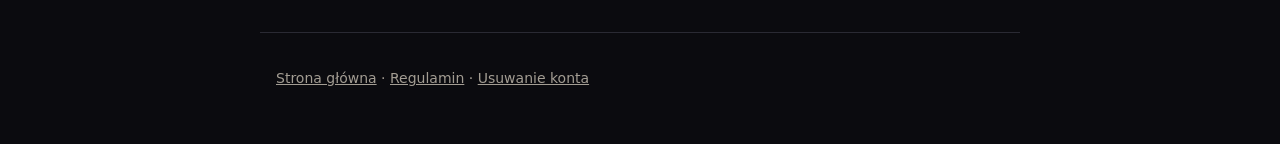
==== commit 5de79e8c: "Contact e-mail: kontakt@tapestracker.com (app, privacy policy, terms, account deletion) Co-Authored-" ====
--- a/prywatnosc/index.html
+++ b/prywatnosc/index.html
@@ -19,7 +19,7 @@
     <p class="muted">Obowiązuje od: 11 października 2026</p>
 
     <h2>1. Kto odpowiada za Twoje dane</h2>
-    <p>Administratorem danych jest Hubert Mądry, SmartCam Production, ul. Duńska 5, 63-500 Ostrzeszów. Kontakt w sprawach danych: <a href="mailto:smartcamproduction@gmail.com">smartcamproduction@gmail.com</a>.</p>
+    <p>Administratorem danych jest Hubert Mądry, SmartCam Production, ul. Duńska 5, 63-500 Ostrzeszów. Kontakt w sprawach danych: <a href="mailto:kontakt@tapestracker.com">kontakt@tapestracker.com</a>.</p>
 
     <h2>2. Jakie dane zbieramy</h2>
     <p><strong>Bez konta</strong> — Twoja biblioteka (seriale, filmy, obejrzane odcinki, oceny) jest zapisana tylko na telefonie. Aplikacja tworzy techniczne, anonimowe konto (losowy identyfikator), żeby móc np. wysyłać powiadomienia — nie zawiera ono imienia ani e-maila.</p>
